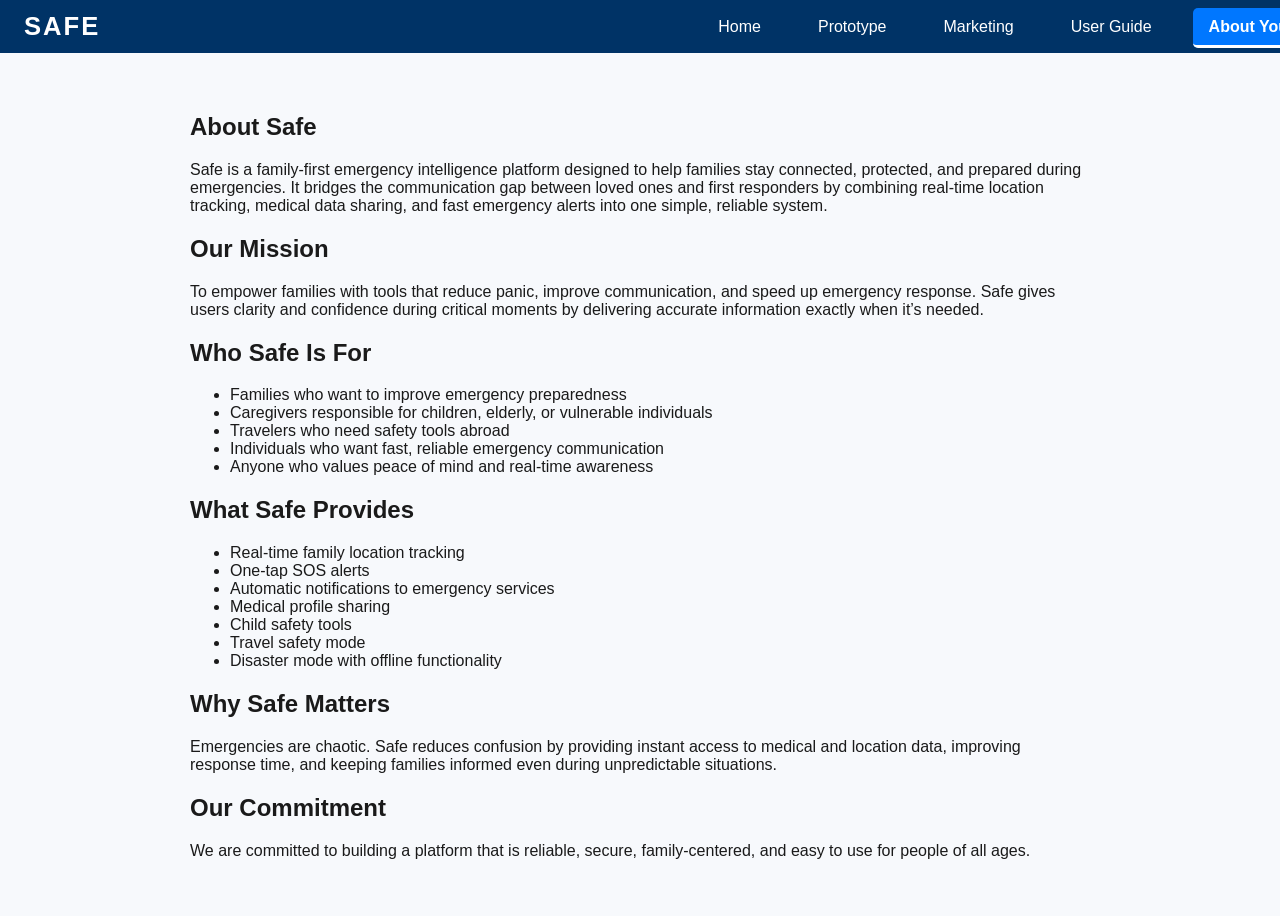
==== about.html @ adb48fa9 "Add files via upload" ====
<!DOCTYPE html>
<html lang="en">
<head>
    <meta charset="UTF-8">
    <meta name="viewport" content="width=device-width, initial-scale=1.0">
    <title>Safe App</title>
    <link rel="stylesheet" href="safe.css">
	<script src="safe.js" defer></script>
</head>

<body class="page-with-logo">

<header>
    <nav class="nav-horizontal">
        <div class="nav-logo">SAFE</div>

        <ul>
            <li><a href="home.html">Home</a></li>
            <li><a href="prototype.html">Prototype</a></li>
            <li><a href="marketing.html">Marketing</a></li>
            <li><a href="userGuide.html">User Guide</a></li>
			<li><a href="about.html" class="active">About You</a></li>
        </ul>
    </nav>
</header>

<main class="content">
    <section>
        <h1>About Safe</h1>
        <p>Safe is a family-first emergency intelligence platform designed to help families stay connected, protected, and prepared during emergencies. It bridges the communication gap between loved ones and first responders by combining real-time location tracking, medical data sharing, and fast emergency alerts into one simple, reliable system.</p>
    </section>

    <section>
        <h2>Our Mission</h2>
        <p>To empower families with tools that reduce panic, improve communication, and speed up emergency response. Safe gives users clarity and confidence during critical moments by delivering accurate information exactly when it’s needed.</p>
    </section>

    <section>
        <h2>Who Safe Is For</h2>
        <ul>
            <li>Families who want to improve emergency preparedness</li>
            <li>Caregivers responsible for children, elderly, or vulnerable individuals</li>
            <li>Travelers who need safety tools abroad</li>
            <li>Individuals who want fast, reliable emergency communication</li>
            <li>Anyone who values peace of mind and real-time awareness</li>
        </ul>
    </section>

    <section>
        <h2>What Safe Provides</h2>
        <ul>
            <li>Real-time family location tracking</li>
            <li>One-tap SOS alerts</li>
            <li>Automatic notifications to emergency services</li>
            <li>Medical profile sharing</li>
            <li>Child safety tools</li>
            <li>Travel safety mode</li>
            <li>Disaster mode with offline functionality</li>
        </ul>
    </section>

    <section>
        <h2>Why Safe Matters</h2>
        <p>Emergencies are chaotic. Safe reduces confusion by providing instant access to medical and location data, improving response time, and keeping families informed even during unpredictable situations.</p>
    </section>

    <section>
        <h2>Our Commitment</h2>
        <p>We are committed to building a platform that is reliable, secure, family-centered, and easy to use for people of all ages.</p>
    </section>
</main>

</body>
</html>
---- safe.css ----
/* GLOBAL */
body {
    margin: 0;
    font-family: 'Inter', sans-serif;
    background-color: #f7f9fc;
    color: #1a1a1a;
}

/* -------------------------------------- */
/* FIXED BACKGROUND LOGO (NO BLUR ISSUES) */
/* -------------------------------------- */

.page-with-logo {
    position: relative;
    background-color: #f7f9fc;
}

.page-with-logo:before {
    content: "";
    position: fixed;
    inset: 0;
    background-image: url('images/logo.png');
    background-repeat: no-repeat;
    background-position: center;
    background-size: 40%;
    opacity: 0.08;
    pointer-events: none;
    z-index: -1;
}

/* -------------------------------------- */
/* HORIZONTAL NAVIGATION BAR (FULL WIDTH) */
/* -------------------------------------- */

.nav-horizontal {
    width: 100%;
    display: flex;
    justify-content: space-between;
    align-items: center;
    background-color: #003366;
    padding: 12px 24px;
    position: sticky;
    top: 0;
    z-index: 1000;
}

/* LOGO */
.nav-logo {
    color: white;
    font-size: 1.6rem;
    font-weight: bold;
    letter-spacing: 2px;
}

/* NAV LINKS */
.nav-horizontal ul {
    list-style: none;
    display: flex;
    gap: 25px;
    margin: 0;
    padding: 0;
}

/* NAV LINKS STYLE */
.nav-horizontal ul li a,
.dropbtn {
    color: white;
    text-decoration: none;
    padding: 10px 16px;
    border-radius: 5px;
    font-weight: 500;
    transition: 0.3s;
    background: transparent;
    border: none;
    cursor: pointer;
}

/* HOVER */
.nav-horizontal ul li a:hover,
.dropbtn:hover {
    background-color: #0055aa;
}

/* ACTIVE PAGE */
.nav-horizontal ul li a.active {
    background-color: #0077ff;
    font-weight: 700;
    border-bottom: 3px solid #ffffff;
}

/* -------------------------------------- */
/* CONTENT SPACING */
/* -------------------------------------- */

.content {
    padding: 40px 20px;
    max-width: 900px;
    margin: auto;
}

/* -------------------------------------- */
/* DROPDOWN MENU (CLICK-BASED, NOT HOVER) */
/* -------------------------------------- */

.dropdown {
    position: relative;
}

/* Remove hover behavior — JS controls it */
.dropdown:hover .dropdown-content {
    display: none !important;
}

/* Dropdown content */
.dropdown-content {
    display: none;
    position: absolute;
    right: 0;
    background: #ffffff;
    padding: 15px;
    border-radius: 8px;
    width: 250px;
    box-shadow: 0 4px 10px rgba(0,0,0,0.15);
    z-index: 10;

    /* Smooth animation */
    opacity: 0;
    transform: translateY(10px);
    transition: opacity 0.25s ease, transform 0.25s ease;
}

/* JS toggles this */
.dropdown-content.show {
    display: block;
    opacity: 1;
    transform: translateY(0);
}

/* Form styling */
#profileForm label {
    font-size: 0.9rem;
    margin-top: 10px;
    display: block;
}

#profileForm input,
#profileForm textarea {
    width: 100%;
    padding: 6px;
    margin-top: 4px;
    border: 1px solid #ccc;
    border-radius: 5px;
}

.submit-btn {
    margin-top: 12px;
    width: 100%;
    padding: 8px;
    background: #0077ff;
    color: white;
    border: none;
    border-radius: 5px;
    cursor: pointer;
}

.submit-btn:hover {
    background: #005fcc;
}

/* -------------------------------------- */
/* SOS DEMO */
/* -------------------------------------- */

.sos-container {
    position: relative;
    margin-top: 20px;
}

.sos-btn {
    width: 120px;
    height: 120px;
    border-radius: 50%;
    background: #ff3b3b;
    color: white;
    font-size: 2rem;
    border: none;
    cursor: pointer;
    transition: transform 0.2s ease;
}

.sos-btn:active {
    transform: scale(0.95);
}

.countdown {
    position: absolute;
    top: 40%;
    left: 50%;
    transform: translate(-50%, -50%);
    font-size: 3rem;
    color: #ff3b3b;
    font-weight: bold;
}

.hidden {
    display: none;
}

/* -------------------------------------- */
/* MODAL */
/* -------------------------------------- */

.modal {
    position: fixed;
    top: 0;
    left: 0;
    width: 100%;
    height: 100%;
    background: rgba(0,0,0,0.45);
    display: none; /* default hidden */
    justify-content: center;
    align-items: center;
}

.modal.show {
    display: flex;
}

.modal-content {
    background: white;
    padding: 20px;
    border-radius: 10px;
    width: 280px;
    text-align: center;
}

.close-btn {
    margin-top: 15px;
    padding: 8px 15px;
    background: #0077ff;
    color: white;
    border: none;
    border-radius: 5px;
    cursor: pointer;
}
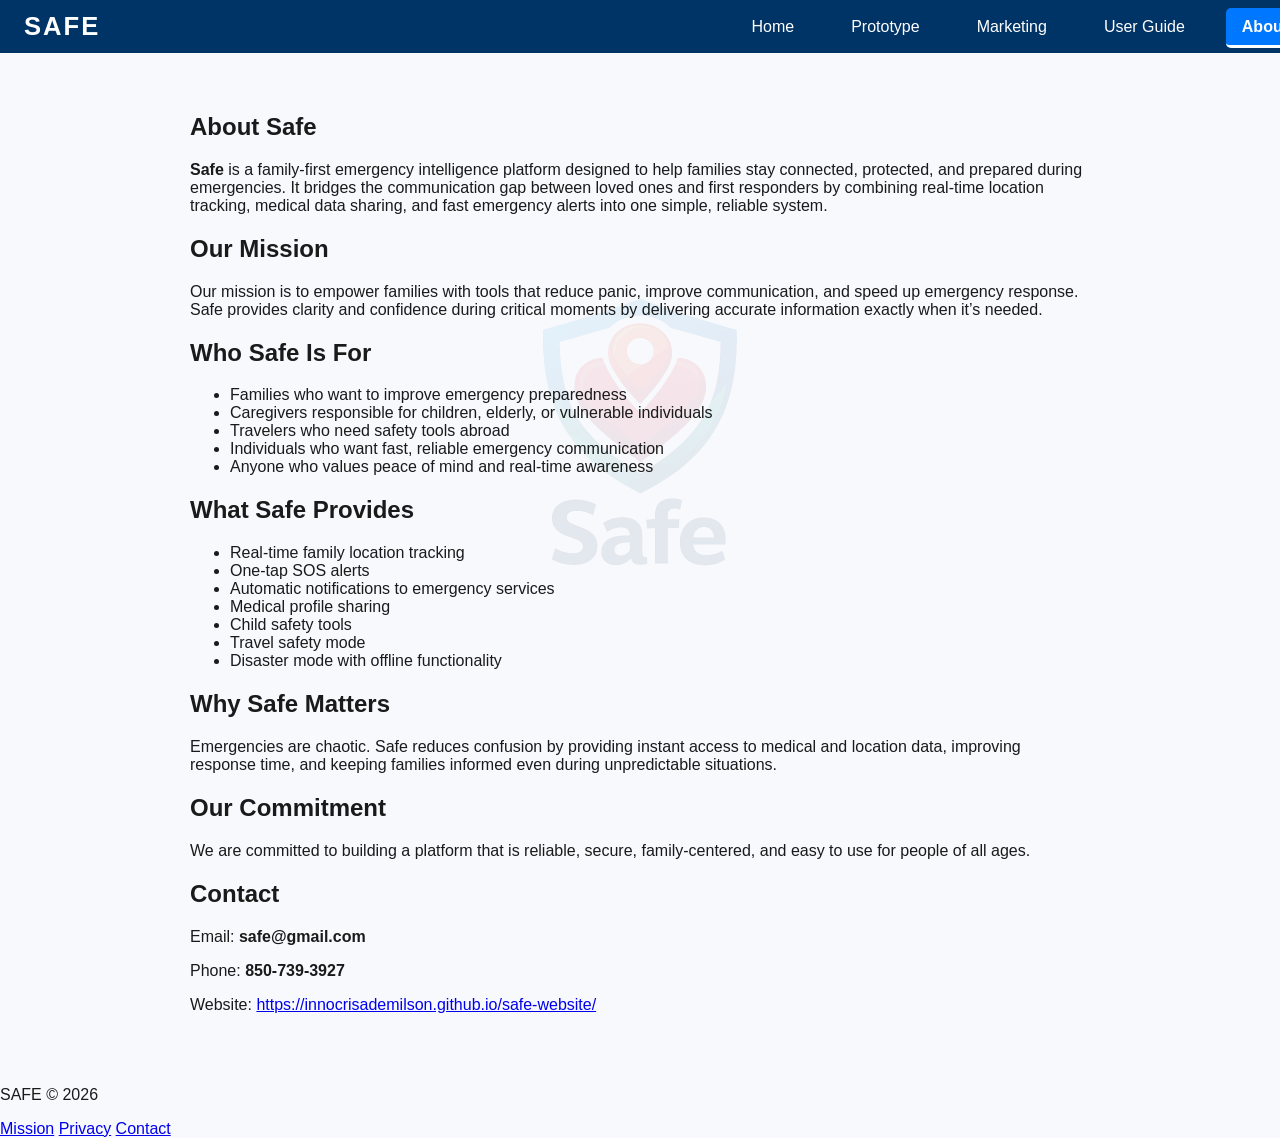
==== commit e932c2b9: "Update about.html Signed-off-by: INNOCRISADEMILSON <126620954+INNOCRISADEMILSON@users.noreply.github" ====
--- a/about.html
+++ b/about.html
@@ -5,37 +5,47 @@
     <meta name="viewport" content="width=device-width, initial-scale=1.0">
     <title>Safe App</title>
     <link rel="stylesheet" href="safe.css">
-	<script src="safe.js" defer></script>
+    <script src="safe.js" defer></script>
 </head>
 
 <body class="page-with-logo">
 
 <header>
     <nav class="nav-horizontal">
-        <div class="nav-logo">SAFE</div>
+       <div class="nav-logo" id="safeLogo">SAFE</div>
 
         <ul>
             <li><a href="home.html">Home</a></li>
             <li><a href="prototype.html">Prototype</a></li>
             <li><a href="marketing.html">Marketing</a></li>
             <li><a href="userGuide.html">User Guide</a></li>
-			<li><a href="about.html" class="active">About You</a></li>
+            <li><a href="about.html" class="active">About</a></li>
         </ul>
     </nav>
 </header>
 
-<main class="content">
-    <section>
+<main class="content about-wrapper">
+
+    <section class="about-card">
         <h1>About Safe</h1>
-        <p>Safe is a family-first emergency intelligence platform designed to help families stay connected, protected, and prepared during emergencies. It bridges the communication gap between loved ones and first responders by combining real-time location tracking, medical data sharing, and fast emergency alerts into one simple, reliable system.</p>
+        <p>
+            <strong>Safe</strong> is a family-first emergency intelligence platform designed to help families stay 
+            connected, protected, and prepared during emergencies. It bridges the communication gap between loved ones 
+            and first responders by combining real-time location tracking, medical data sharing, and fast emergency 
+            alerts into one simple, reliable system.
+        </p>
     </section>
 
-    <section>
+    <section class="about-card">
         <h2>Our Mission</h2>
-        <p>To empower families with tools that reduce panic, improve communication, and speed up emergency response. Safe gives users clarity and confidence during critical moments by delivering accurate information exactly when it’s needed.</p>
+        <p>
+            Our mission is to empower families with tools that reduce panic, improve communication, and speed up 
+            emergency response. Safe provides clarity and confidence during critical moments by delivering accurate 
+            information exactly when it’s needed.
+        </p>
     </section>
 
-    <section>
+    <section class="about-card">
         <h2>Who Safe Is For</h2>
         <ul>
             <li>Families who want to improve emergency preparedness</li>
@@ -46,7 +56,7 @@
         </ul>
     </section>
 
-    <section>
+    <section class="about-card">
         <h2>What Safe Provides</h2>
         <ul>
             <li>Real-time family location tracking</li>
@@ -59,16 +69,42 @@
         </ul>
     </section>
 
-    <section>
+    <section class="about-card">
         <h2>Why Safe Matters</h2>
-        <p>Emergencies are chaotic. Safe reduces confusion by providing instant access to medical and location data, improving response time, and keeping families informed even during unpredictable situations.</p>
+        <p>
+            Emergencies are chaotic. Safe reduces confusion by providing instant access to medical and location data, 
+            improving response time, and keeping families informed even during unpredictable situations.
+        </p>
     </section>
 
-    <section>
+    <section class="about-card">
         <h2>Our Commitment</h2>
-        <p>We are committed to building a platform that is reliable, secure, family-centered, and easy to use for people of all ages.</p>
+        <p>
+            We are committed to building a platform that is reliable, secure, family-centered, and easy to use for 
+            people of all ages.
+        </p>
     </section>
+
+    <section class="about-card">
+        <h2>Contact</h2>
+        <p>Email: <strong>safe@gmail.com</strong></p>
+        <p>Phone: <strong>850-739-3927</strong></p>
+        <p>Website: 
+            <a href="https://innocrisademilson.github.io/safe-website/" target="_blank">
+                https://innocrisademilson.github.io/safe-website/
+            </a>
+        </p>
+    </section>
+
 </main>
+<footer class="safe-footer">
+    <p>SAFE © 2026</p>
+    <div class="footer-links">
+        <a href="about.html">Mission</a>
+        <a href="userGuide.html">Privacy</a>
+        <a href="marketing.html">Contact</a>
+    </div>
+</footer>
 
 </body>
-</html>+</html>
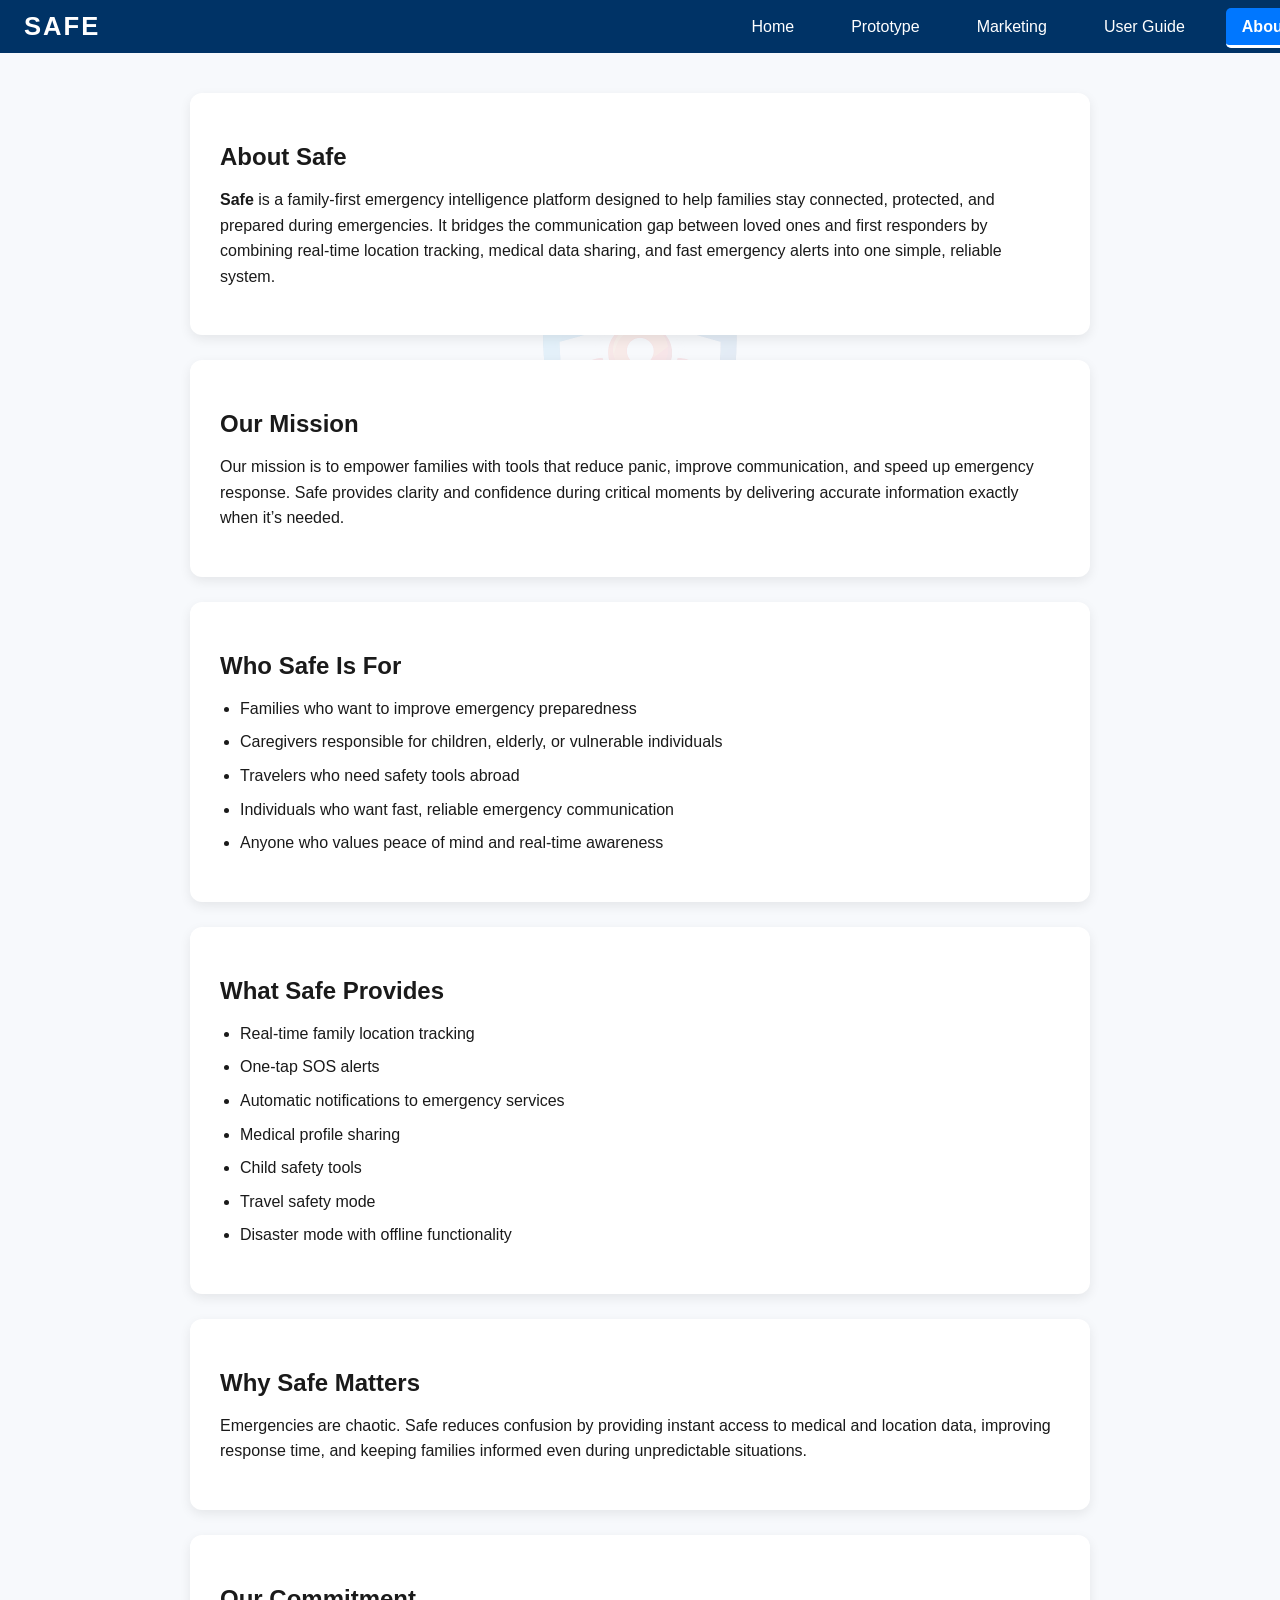
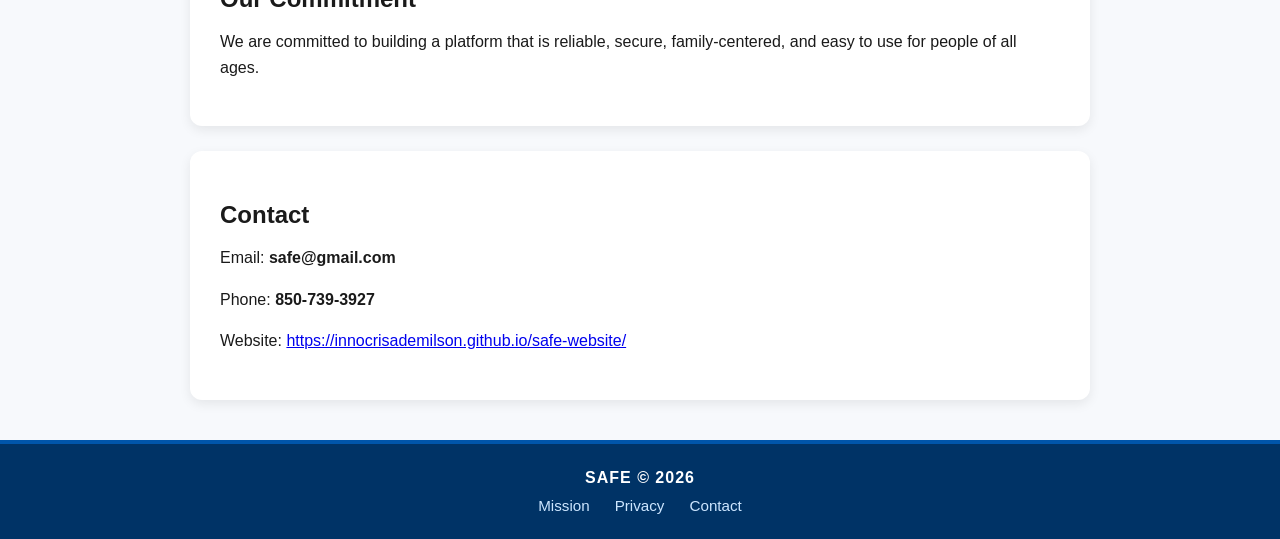
==== commit 7dce9c40: "Update about.html Signed-off-by: INNOCRISADEMILSON <126620954+INNOCRISADEMILSON@users.noreply.github" ====
--- a/about.html
+++ b/about.html
@@ -15,7 +15,7 @@
        <div class="nav-logo" id="safeLogo">SAFE</div>
 
         <ul>
-            <li><a href="home.html">Home</a></li>
+            <li><a href="index.html">Home</a></li>
             <li><a href="prototype.html">Prototype</a></li>
             <li><a href="marketing.html">Marketing</a></li>
             <li><a href="userGuide.html">User Guide</a></li>
--- a/safe.css
+++ b/safe.css
@@ -152,6 +152,27 @@
     border-radius: 5px;
 }
 
+.save-btn {
+    margin-top: 20px;
+    padding: 12px;
+    background: #b30000;
+    color: white;
+    border: none;
+    border-radius: 10px;
+    width: 100%;
+    font-size: 18px;
+    cursor: pointer;
+}
+
+input, textarea {
+    width: 100%;
+    padding: 8px;
+    margin-bottom: 12px;
+    border-radius: 8px;
+    border: 1px solid #ccc;
+}
+
+
 .submit-btn {
     margin-top: 12px;
     width: 100%;
@@ -243,3 +264,312 @@
     border-radius: 5px;
     cursor: pointer;
 }
+
+/* PROTOTYPE LAYOUT */
+.prototype-container {
+    display: flex;
+    justify-content: space-between;
+    margin-top: 30px;
+}
+
+.feature-list {
+    width: 40%;
+}
+
+.feature-btn {
+    display: block;
+    width: 100%;
+    padding: 15px;
+    margin-bottom: 12px;
+    background: #f2f2f2;
+    border: none;
+    border-radius: 8px;
+    font-size: 18px;
+    cursor: pointer;
+    text-align: left;
+    transition: 0.2s;
+}
+
+.feature-btn:hover {
+    background: #d9d9d9;
+}
+
+/* PHONE MOCKUP */
+.phone-frame {
+    width: 260px;
+    height: 500px;
+    background: black;
+    border-radius: 30px;
+    padding: 15px;
+    box-shadow: 0 0 10px rgba(0,0,0,0.3);
+}
+
+.phone-screen {
+    background: white;
+    width: 100%;
+    height: 100%;
+    border-radius: 20px;
+    padding: 20px;
+    overflow-y: auto;
+    font-size: 16px;
+
+    /* TRANSITIONS */
+    opacity: 0;
+    transform: translateY(10px);
+    transition: opacity 0.4s ease, transform 0.4s ease;
+}
+
+.phone-screen.show {
+    opacity: 1;
+    transform: translateY(0);
+}
+
+/* APP ICON GRID */
+.icon-grid {
+    display: grid;
+    grid-template-columns: repeat(3, 1fr);
+    gap: 18px;
+    margin-top: 20px;
+}
+
+.app-icon {
+    background: #f2f2f2;
+    border-radius: 18px;
+    padding: 18px;
+    text-align: center;
+    font-size: 24px;
+    cursor: pointer;
+    transition: 0.2s;
+}
+
+.app-icon:hover {
+    background: #d9d9d9;
+    transform: scale(1.05);
+}
+
+.app-icon span {
+    display: block;
+    font-size: 12px;
+    margin-top: 5px;
+}
+
+/* Animated Map Background */
+.map-box {
+    width: 100%;
+    height: 250px;
+    background: url('https://i.imgur.com/8QfQJQp.png');
+    background-size: cover;
+    background-position: center;
+    border-radius: 15px;
+    position: relative;
+    animation: mapMove 6s infinite linear;
+}
+
+@keyframes mapMove {
+    0% { background-position: center; }
+    50% { background-position: 60% 40%; }
+    100% { background-position: center; }
+}
+
+/* Pulsing GPS Pins */
+.map-pin {
+    position: absolute;
+    font-size: 28px;
+    animation: pulse 1.5s infinite ease-in-out;
+}
+
+@keyframes pulse {
+    0% { transform: scale(1); opacity: 1; }
+    50% { transform: scale(1.3); opacity: 0.6; }
+    100% { transform: scale(1); opacity: 1; }
+}
+
+.gps-box {
+    background: #f2f2f2;
+    padding: 15px;
+    border-radius: 12px;
+    margin-top: 15px;
+}
+
+.map-box {
+    width: 100%;
+    height: 250px;
+    background: url('https://i.imgur.com/6Iej2cR.jpeg');
+    background-size: cover;
+    border-radius: 10px;
+    position: relative;
+	overflow: hidden ;
+}
+
+.map-pin {
+    position: absolute;
+    transform: translate(-50%, -50%);
+    font-size: 20px;
+    font-weight: bold;
+	color: red ;
+}
+
+.gps-dot {
+    position: absolute;
+    width: 14px;
+    height: 14px;
+    border-radius: 50%;
+    background: #00ff55;
+    box-shadow: 0 0 10px rgba(0, 255, 85, 0.8);
+    transform: translate(-50%, -50%);
+    animation: gpsPulse 1.2s infinite;
+}
+
+@keyframes gpsPulse {
+    0% { transform: translate(-50%, -50%) scale(1); opacity: 1; }
+    100% { transform: translate(-50%, -50%) scale(1.8); opacity: 0; }
+}
+
+.side-menu {
+    position: fixed;
+    top: 0;
+    left: -260px;
+    width: 240px;
+    height: 100%;
+    background: #111827;
+    color: #f9fafb;
+    padding: 20px;
+    box-shadow: 2px 0 10px rgba(0,0,0,0.4);
+    transition: left 0.3s ease;
+    z-index: 2000;
+}
+
+.side-menu.show {
+    left: 0;
+}
+
+.side-menu ul {
+    list-style: none;
+    padding: 0;
+}
+
+.side-menu li {
+    padding: 12px 0;
+    cursor: pointer;
+    border-bottom: 1px solid #1f2937;
+}
+
+body.dark-mode {
+    background: #0f172a;
+    color: #e2e8f0;
+}
+
+body.dark-mode .phone-screen {
+    background: #1e293b;
+    color: #e2e8f0;
+}
+
+body.dark-mode .app-icon {
+    background: #334155;
+    color: #f1f5f9;
+}
+
+body.dark-mode .save-btn,
+body.dark-mode .sos-btn {
+    background: #16a34a;
+}
+
+.qr-box {
+    width: 160px;
+    height: 160px;
+    background: repeating-linear-gradient(
+        45deg,
+        #000,
+        #000 4px,
+        #fff 4px,
+        #fff 8px
+    );
+    margin: 20px auto;
+    border-radius: 8px;
+}
+
+.vault-item {
+    border: 1px solid #cbd5e1;
+    padding: 10px;
+    border-radius: 8px;
+    margin-bottom: 10px;
+    background: #f8fafc;
+}
+
+/* -------------------------------------- */
+/* ABOUT PAGE LAYOUT */
+/* -------------------------------------- */
+
+.about-wrapper {
+    max-width: 900px;
+    margin: 40px auto;
+    padding: 0 20px;
+}
+
+.about-card {
+    background: white;
+    padding: 30px;
+    margin-bottom: 25px;
+    border-radius: 12px;
+    box-shadow: 0 4px 12px rgba(0,0,0,0.08);
+}
+
+.about-card h1,
+.about-card h2 {
+    margin-bottom: 15px;
+    color: #1a1a1a;
+}
+
+.about-card p,
+.about-card ul {
+    line-height: 1.6;
+    font-size: 1rem;
+}
+
+.about-card ul {
+    padding-left: 20px;
+}
+
+.about-card ul li {
+    margin-bottom: 8px;
+}
+
+/* -------------------------------------- */
+/* GLOBAL FOOTER */
+/* -------------------------------------- */
+
+.safe-footer {
+    background: #003366;
+    color: white;
+    text-align: center;
+    padding: 25px 10px;
+    margin-top: 40px;
+    border-top: 4px solid #0055aa;
+}
+
+.safe-footer p {
+    margin: 0;
+    font-size: 1rem;
+    font-weight: 600;
+    letter-spacing: 1px;
+}
+
+.footer-links {
+    margin-top: 10px;
+    display: flex;
+    justify-content: center;
+    gap: 25px;
+}
+
+.footer-links a {
+    color: #cce6ff;
+    text-decoration: none;
+    font-size: 0.95rem;
+    transition: 0.3s;
+}
+
+.footer-links a:hover {
+    color: white;
+    text-decoration: underline;
+}
+
